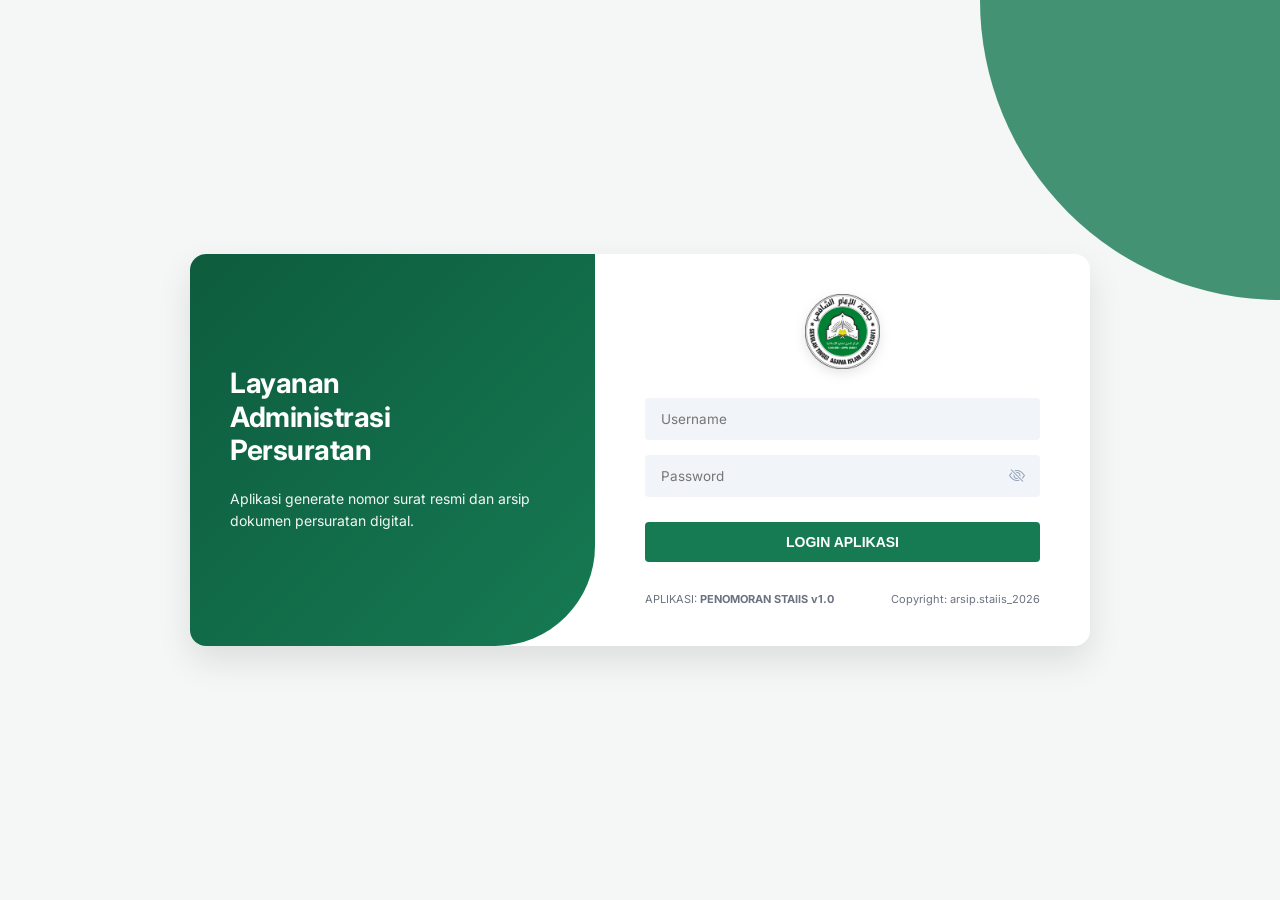
==== login.html @ 9025ab0d "Update login.html" ====
<!DOCTYPE html>
<html lang="id">
<head>
    <meta charset="UTF-8">
    <meta name="viewport" content="width=device-width, initial-scale=1.0">
    <title>Login | Sistem Penomoran STAIIS</title>
    
    <!-- Font Modern dari Google -->
    <link href="https://fonts.googleapis.com/css2?family=Inter:wght@400;500;600;700&family=Lora:wght@600;700&display=swap" rel="stylesheet">
    <link rel="stylesheet" href="https://cdn.jsdelivr.net/npm/bootstrap-icons@1.10.5/font/bootstrap-icons.css">
    
    <!-- Memanggil CSS khusus Login -->
    <link rel="stylesheet" href="login.css">  
</head>
<body>

    <!-- Latar belakang aksen melengkung di kanan atas -->
    <div class="bg-accent-top-right"></div>

    <div class="login-wrapper">
        <!-- Panel Kiri (Hijau) -->
        <div class="login-left">
            <h1 class="login-title">Layanan<br>Administrasi<br>Persuratan</h1>
            
            <p class="login-desc">
                Aplikasi generate nomor surat resmi dan arsip dokumen persuratan digital.
            </p>
        </div>

        <!-- Panel Kanan (Formulir) -->
        <div class="login-right">
            <!-- Logo Instansi -->
            <div class="logo-container">
                <img src="logo.png" alt="Logo STAIIS" class="login-logo">
            </div>

            <form id="formLogin">
                <div class="form-group">
                    <input type="text" id="username" class="form-control" placeholder="Username" required>
                </div>
                
                <div class="form-group password-group">
                    <input type="password" id="password" class="form-control" placeholder="Password" required>
                    <span class="eye-icon" onclick="togglePassword()">
                        <i class="bi bi-eye-slash" id="eyeIcon"></i>
                    </span>
                </div>

                <button type="submit" class="btn-login-submit" id="btnLogin">LOGIN APLIKASI</button>
            </form>

            <div class="login-footer">
                <span>APLIKASI: <strong>PENOMORAN STAIIS v1.0</strong></span>
                <span>Copyright: arsip.staiis_2026</span>
            </div>
        </div>
    </div>

    <!-- Elemen penampung Notifikasi Modern -->
    <div id="modernToast" class="modern-toast"></div>

    <script>
        // Gunakan URL API Web App Google Apps Script Anda yang sama
        const urlAPI = "https://script.google.com/macros/s/AKfycbyKRnIKopECo_pADMEP_Cw5soGivDREjgO_2TtmaJkbA2Ru-7mDz6bSlimcVi7FPLh_HQ/exec";

        function togglePassword() {
            const pwdInput = document.getElementById('password');
            const eyeIcon = document.getElementById('eyeIcon');
            if (pwdInput.type === "password") {
                pwdInput.type = "text";
                eyeIcon.classList.replace("bi-eye-slash", "bi-eye");
            } else {
                pwdInput.type = "password";
                eyeIcon.classList.replace("bi-eye", "bi-eye-slash");
            }
        }

        // Fungsi Memunculkan Notifikasi Modern
        function showModernToast(pesan, tipe = 'info') {
            const toast = document.getElementById("modernToast");
            toast.innerText = pesan;
            toast.className = "modern-toast show " + tipe;
            setTimeout(() => { 
                toast.className = toast.className.replace("show", "").trim(); 
            }, 3000);
        }

        // Pengecekan Login Terhubung ke Google Apps Script
        document.getElementById('formLogin').addEventListener('submit', async function(e) {
            e.preventDefault();
            
            const submitBtn = document.getElementById('btnLogin');
            const originalText = submitBtn.innerText;
            
            // Ubah tombol jadi status loading
            submitBtn.innerHTML = '<span class="spinner"></span> Memeriksa...';
            submitBtn.disabled = true;
            submitBtn.style.cursor = "wait";
            submitBtn.style.opacity = "0.8";

            const payload = {
                action: "login",
                username: document.getElementById('username').value.trim(),
                password: document.getElementById('password').value.trim()
            };

            try {
                const response = await fetch(urlAPI, {
                    method: "POST",
                    headers: { "Content-Type": "text/plain;charset=utf-8" },
                    body: JSON.stringify(payload)
                });
                const result = await response.json();

                if (result.status === "success") {
                    showModernToast("Login berhasil! Mengalihkan...", "success");
                    sessionStorage.setItem('userRole', result.role);
                    
                    // --- TAMBAHAN: Reset form & tombol sebelum pindah halaman ---
                    document.getElementById('formLogin').reset();
                    document.getElementById('password').type = "password"; // Kembalikan ke titik-titik
                    document.getElementById('eyeIcon').classList.replace("bi-eye", "bi-eye-slash");
                    
                    submitBtn.innerText = originalText;
                    submitBtn.disabled = false;
                    submitBtn.style.cursor = "pointer";
                    submitBtn.style.opacity = "1";
                    // -----------------------------------------------------------

                    // Jeda agar notifikasi terbaca sebelum pindah halaman
                    setTimeout(() => {
                        // Gunakan replace agar history login dihapus dari tombol Back
                        window.location.replace('index.html'); 
                    }, 1500);
                } else {
                    showModernToast(result.message, "error");
                    // Mengembalikan tombol seperti semula jika gagal
                    submitBtn.innerText = originalText;
                    submitBtn.disabled = false;
                    submitBtn.style.cursor = "pointer";
                    submitBtn.style.opacity = "1";
                }
            } catch (err) {
                showModernToast("Terjadi kesalahan jaringan saat mencoba login.", "error");
                submitBtn.innerText = originalText;
                submitBtn.disabled = false;
                submitBtn.style.cursor = "pointer";
                submitBtn.style.opacity = "1";
            }
        });
        // Pembersihan otomatis jika browser memaksa load dari Cache (Tombol Back)
        window.addEventListener("pageshow", function (event) {
            // Jika user ternyata masih punya sesi aktif, tendang balik ke dashboard
            if (sessionStorage.getItem('userRole')) {
                window.location.replace('index.html');
                return;
            }

            // Jika benar-benar belum login, pastikan form bersih
            document.getElementById('formLogin').reset();
            document.getElementById('password').type = "password";
            const icon = document.getElementById('eyeIcon');
            if(icon) icon.classList.replace("bi-eye", "bi-eye-slash");

            const btn = document.getElementById('btnLogin');
            if(btn) {
                btn.innerText = "LOGIN APLIKASI";
                btn.disabled = false;
                btn.style.cursor = "pointer";
                btn.style.opacity = "1";
            }
        });
    </script>
</body>
</html>
---- login.css ----
:root {
    --primary-dark: #0d5c3d;
    --primary-light: #167a53;
    --bg-color: #f4f7f6;
    --text-dark: #1f2937;
    --text-gray: #6b7280;
    --border-color: #e5e7eb;
}

* {
    margin: 0;
    padding: 0;
    box-sizing: border-box;
}

body {
    font-family: 'Inter', sans-serif;
    background-color: var(--bg-color);
    display: flex;
    align-items: center;
    justify-content: center;
    min-height: 100vh;
    position: relative;
    overflow: hidden;
}

.bg-accent-top-right {
    position: absolute;
    top: 0;
    right: 0;
    width: 300px;
    height: 300px;
    background: var(--primary-light);
    border-bottom-left-radius: 100%;
    z-index: 0;
    opacity: 0.8;
}

.login-wrapper {
    position: relative;
    z-index: 1;
    display: flex;
    width: 100%;
    max-width: 900px;
    background: #ffffff;
    border-radius: 16px;
    box-shadow: 0 15px 35px rgba(0, 0, 0, 0.1);
}

/* --- PANEL KIRI --- */
.login-left {
    width: 45%;
    background: linear-gradient(135deg, var(--primary-dark) 0%, var(--primary-light) 100%);
    color: white;
    padding: 50px 40px;
    display: flex;
    flex-direction: column;
    justify-content: center;
    border-top-left-radius: 16px;
    border-bottom-left-radius: 16px;
    border-bottom-right-radius: 100px;
}

.login-title {
    font-size: 28px;
    font-weight: 700;
    line-height: 1.2;
    margin-bottom: 20px;
    letter-spacing: -0.5px;
}

.login-desc {
    font-size: 14px;
    line-height: 1.6;
    opacity: 0.95;
}

/* --- PANEL KANAN --- */
.login-right {
    width: 55%;
    padding: 40px 50px;
    display: flex;
    flex-direction: column;
    justify-content: center;
    background: #ffffff;
    border-top-right-radius: 16px;
    border-bottom-right-radius: 16px;
}

.logo-container {
    text-align: center;
    margin-bottom: 25px;
}

.login-logo {
    width: 75px;
    height: auto;
    filter: drop-shadow(0 4px 6px rgba(0,0,0,0.1));
}

.form-group {
    margin-bottom: 15px;
    position: relative;
}

.form-control {
    width: 100%;
    padding: 12px 15px;
    background-color: #f1f5f9;
    border: 1px solid transparent;
    border-radius: 4px;
    font-size: 13.5px;
    color: var(--text-dark);
    font-family: inherit;
    transition: all 0.2s;
}

.form-control:focus {
    outline: none;
    background-color: #ffffff;
    border-color: var(--primary-light);
    box-shadow: 0 0 0 3px rgba(22, 122, 83, 0.1);
}

.password-group .eye-icon {
    position: absolute;
    right: 15px;
    top: 50%;
    transform: translateY(-50%);
    cursor: pointer;
    color: #94a3b8;
    font-size: 16px;
}

.btn-login-submit {
    width: 100%;
    background: var(--primary-light);
    color: white;
    border: none;
    padding: 12px;
    border-radius: 4px;
    font-weight: 600;
    font-size: 14px;
    cursor: pointer;
    margin-top: 10px;
    transition: background 0.3s;
}

.btn-login-submit:hover {
    background: var(--primary-dark);
}

.login-footer {
    display: flex;
    justify-content: space-between;
    margin-top: 30px;
    font-size: 11px;
    color: var(--text-gray);
}

/* Responsivitas untuk Layar Kecil */
@media (max-width: 800px) {
    .login-wrapper {
        flex-direction: column;
        width: 90%;
    }
    .login-left {
        width: 100%;
        border-bottom-right-radius: 0;
        border-top-right-radius: 16px;
        padding: 40px 30px;
    }
    .login-right {
        width: 100%;
        padding: 40px 30px;
        border-bottom-left-radius: 16px;
    }
    .bg-accent-top-right {
        display: none;
    }
}

/* ========================================= */
/* --- TAMBAHAN ANIMASI SPINNER & TOAST  --- */
/* ========================================= */

/* --- ANIMASI SPINNER PADA TOMBOL --- */
.spinner {
    display: inline-block;
    width: 16px;
    height: 16px;
    border: 2px solid rgba(255, 255, 255, 0.3);
    border-radius: 50%;
    border-top-color: #ffffff;
    animation: spin 0.8s linear infinite;
    margin-right: 8px;
    vertical-align: middle;
    margin-top: -2px;
}

@keyframes spin {
    0% { transform: rotate(0deg); }
    100% { transform: rotate(360deg); }
}

/* --- NOTIFIKASI TOAST MODERN --- */
.modern-toast {
    visibility: hidden;
    min-width: 280px;
    background-color: #1f2937;
    color: #ffffff;
    text-align: center;
    border-radius: 8px;
    padding: 14px 20px;
    position: fixed;
    z-index: 9999;
    left: 50%;
    bottom: -60px; /* Posisi awal bersembunyi di bawah */
    transform: translateX(-50%);
    font-size: 14.5px;
    font-weight: 500;
    box-shadow: 0 10px 30px rgba(0, 0, 0, 0.15);
    transition: all 0.4s cubic-bezier(0.68, -0.55, 0.265, 1.55);
    opacity: 0;
}

.modern-toast.show {
    visibility: visible;
    opacity: 1;
    bottom: 40px; /* Melayang naik ke atas saat dipanggil */
}

/* Indikator Warna Status Toast */
.modern-toast.success { border-left: 5px solid #167a53; }
.modern-toast.error { border-left: 5px solid #ef4444; }
.modern-toast.info { border-left: 5px solid #3b82f6; }
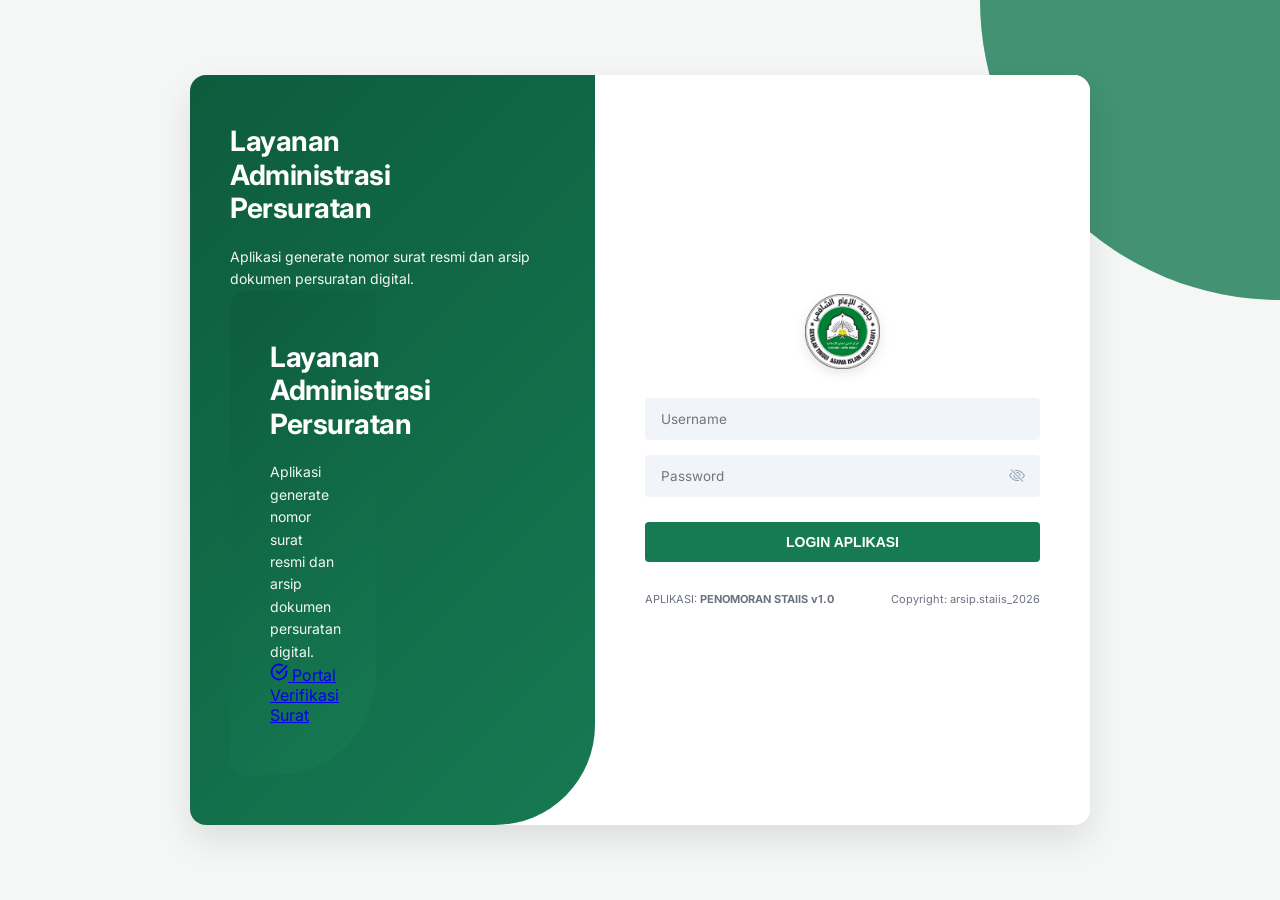
==== commit cbd6b76f: "Update login.html" ====
--- a/login.html
+++ b/login.html
@@ -25,6 +25,25 @@
             <p class="login-desc">
                 Aplikasi generate nomor surat resmi dan arsip dokumen persuratan digital.
             </p>
+            <!-- Panel Kiri (Hijau) -->
+        <div class="login-left">
+            <h1 class="login-title">Layanan<br>Administrasi<br>Persuratan</h1>
+            
+            <p class="login-desc">
+                Aplikasi generate nomor surat resmi dan arsip dokumen persuratan digital.
+            </p>
+            
+            <!-- TAMBAHAN: Tombol Verifikasi Publik -->
+            <div class="verifikasi-link-container">
+                <a href="verifikasi.html" class="btn-verifikasi-login">
+                    <svg viewBox="0 0 24 24" width="18" height="18" stroke="currentColor" stroke-width="2.5" fill="none" stroke-linecap="round" stroke-linejoin="round">
+                        <path d="M22 11.08V12a10 10 0 1 1-5.93-9.14"></path>
+                        <polyline points="22 4 12 14.01 9 11.01"></polyline>
+                    </svg>
+                    Portal Verifikasi Surat
+                </a>
+            </div>
+        </div>
         </div>
 
         <!-- Panel Kanan (Formulir) -->
--- a/login.css
+++ b/login.css
@@ -203,23 +203,27 @@
     100% { transform: rotate(360deg); }
 }
 
-/* --- NOTIFIKASI TOAST MODERN --- */
+/* --- NOTIFIKASI TOAST MODERN (Tema Terang & Menyatu) --- */
 .modern-toast {
     visibility: hidden;
     min-width: 280px;
-    background-color: #1f2937;
-    color: #ffffff;
-    text-align: center;
+    background-color: #ffffff; /* Latar belakang putih bersih */
+    color: #1f2937; /* Warna teks abu-abu gelap */
+    text-align: left; /* Rata kiri agar lebih rapi */
     border-radius: 8px;
-    padding: 14px 20px;
+    padding: 16px 20px;
     position: fixed;
     z-index: 9999;
     left: 50%;
-    bottom: -60px; /* Posisi awal bersembunyi di bawah */
+    bottom: -60px;
     transform: translateX(-50%);
-    font-size: 14.5px;
-    font-weight: 500;
-    box-shadow: 0 10px 30px rgba(0, 0, 0, 0.15);
+    font-size: 14px;
+    font-weight: 600;
+    
+    /* Bayangan lembut khas desain modern */
+    box-shadow: 0 10px 25px -5px rgba(0, 0, 0, 0.1), 0 8px 10px -6px rgba(0, 0, 0, 0.05);
+    border: 1px solid #e5e7eb; /* Garis batas tipis */
+    
     transition: all 0.4s cubic-bezier(0.68, -0.55, 0.265, 1.55);
     opacity: 0;
 }
@@ -227,10 +231,19 @@
 .modern-toast.show {
     visibility: visible;
     opacity: 1;
-    bottom: 40px; /* Melayang naik ke atas saat dipanggil */
-}
-
-/* Indikator Warna Status Toast */
-.modern-toast.success { border-left: 5px solid #167a53; }
-.modern-toast.error { border-left: 5px solid #ef4444; }
-.modern-toast.info { border-left: 5px solid #3b82f6; }
+    bottom: 40px; 
+}
+
+/* Indikator Warna (Garis kiri dan warna teks yang disesuaikan) */
+.modern-toast.success { 
+    border-left: 5px solid var(--primary-light, #167a53); 
+    color: var(--primary-dark, #0d5c3d); /* Teks menjadi hijau tua */
+}
+.modern-toast.error { 
+    border-left: 5px solid #ef4444; 
+    color: #991b1b; /* Teks menjadi merah tua */
+}
+.modern-toast.info { 
+    border-left: 5px solid #3b82f6; 
+    color: #1e40af; /* Teks menjadi biru tua */
+}
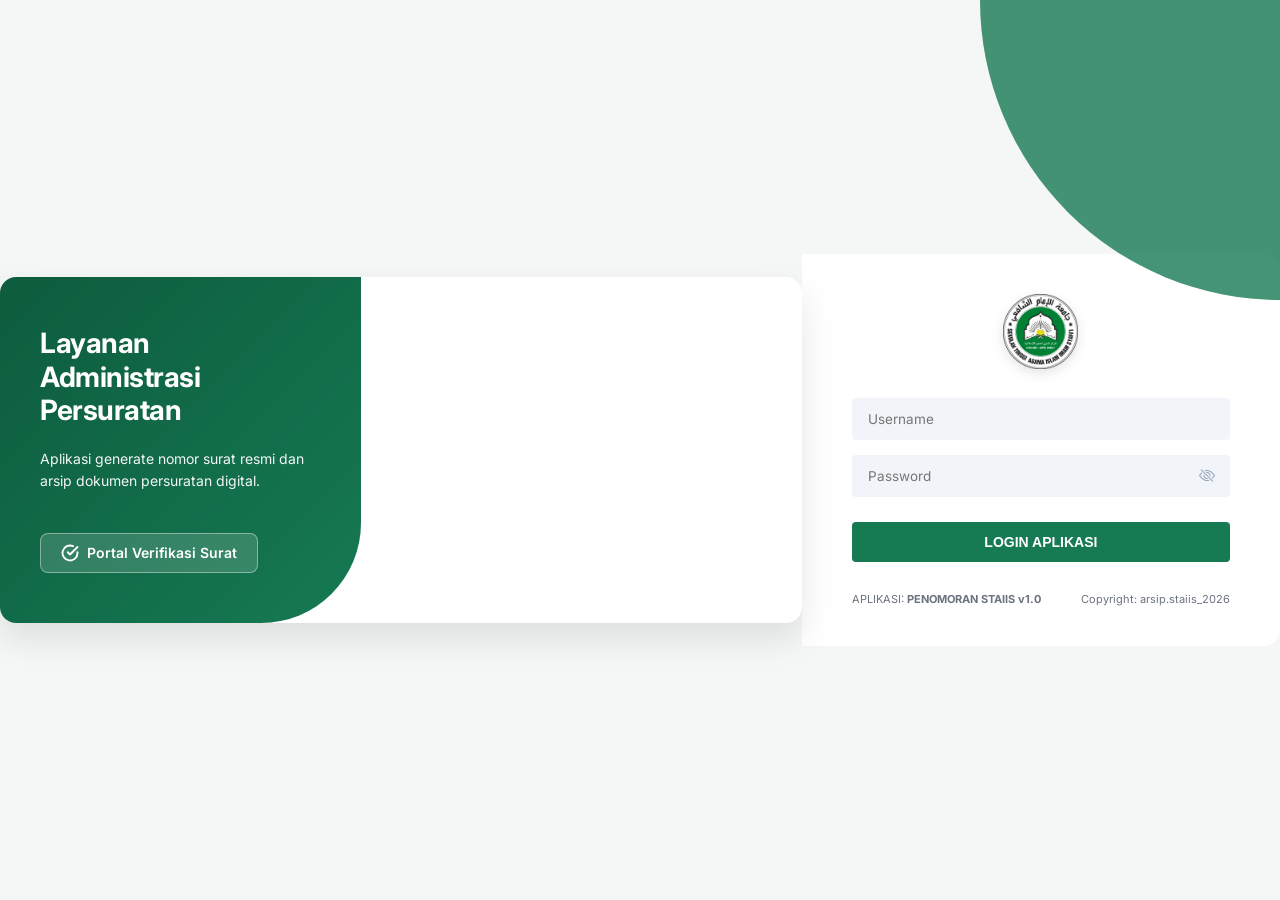
==== commit 8e0a511f: "Update login.html" ====
--- a/login.html
+++ b/login.html
@@ -19,13 +19,6 @@
 
     <div class="login-wrapper">
         <!-- Panel Kiri (Hijau) -->
-        <div class="login-left">
-            <h1 class="login-title">Layanan<br>Administrasi<br>Persuratan</h1>
-            
-            <p class="login-desc">
-                Aplikasi generate nomor surat resmi dan arsip dokumen persuratan digital.
-            </p>
-            <!-- Panel Kiri (Hijau) -->
         <div class="login-left">
             <h1 class="login-title">Layanan<br>Administrasi<br>Persuratan</h1>
             
--- a/login.css
+++ b/login.css
@@ -247,3 +247,37 @@
     border-left: 5px solid #3b82f6; 
     color: #1e40af; /* Teks menjadi biru tua */
 }
+/* --- TOMBOL VERIFIKASI DI PANEL KIRI (LOGIN) --- */
+.verifikasi-link-container {
+    margin-top: 40px; /* Memberikan jarak dengan teks deskripsi di atasnya */
+}
+
+.btn-verifikasi-login {
+    display: inline-flex;
+    align-items: center;
+    gap: 8px; /* Jarak antara ikon dan teks */
+    background: rgba(255, 255, 255, 0.15); /* Efek putih transparan */
+    color: #ffffff;
+    text-decoration: none;
+    padding: 10px 20px;
+    border-radius: 8px;
+    font-size: 14px;
+    font-weight: 600;
+    border: 1px solid rgba(255, 255, 255, 0.4);
+    transition: all 0.3s ease;
+    width: fit-content; /* Lebar tombol menyesuaikan isi teks */
+}
+
+.btn-verifikasi-login:hover {
+    background: rgba(255, 255, 255, 0.3);
+    border-color: rgba(255, 255, 255, 0.8);
+    transform: translateY(-2px); /* Efek tombol terangkat sedikit saat disorot */
+    box-shadow: 0 6px 12px rgba(0, 0, 0, 0.15);
+}
+
+/* Responsivitas untuk Layar HP (Panel Kiri Login) */
+@media (max-width: 800px) {
+    .verifikasi-link-container {
+        margin-top: 30px;
+    }
+}
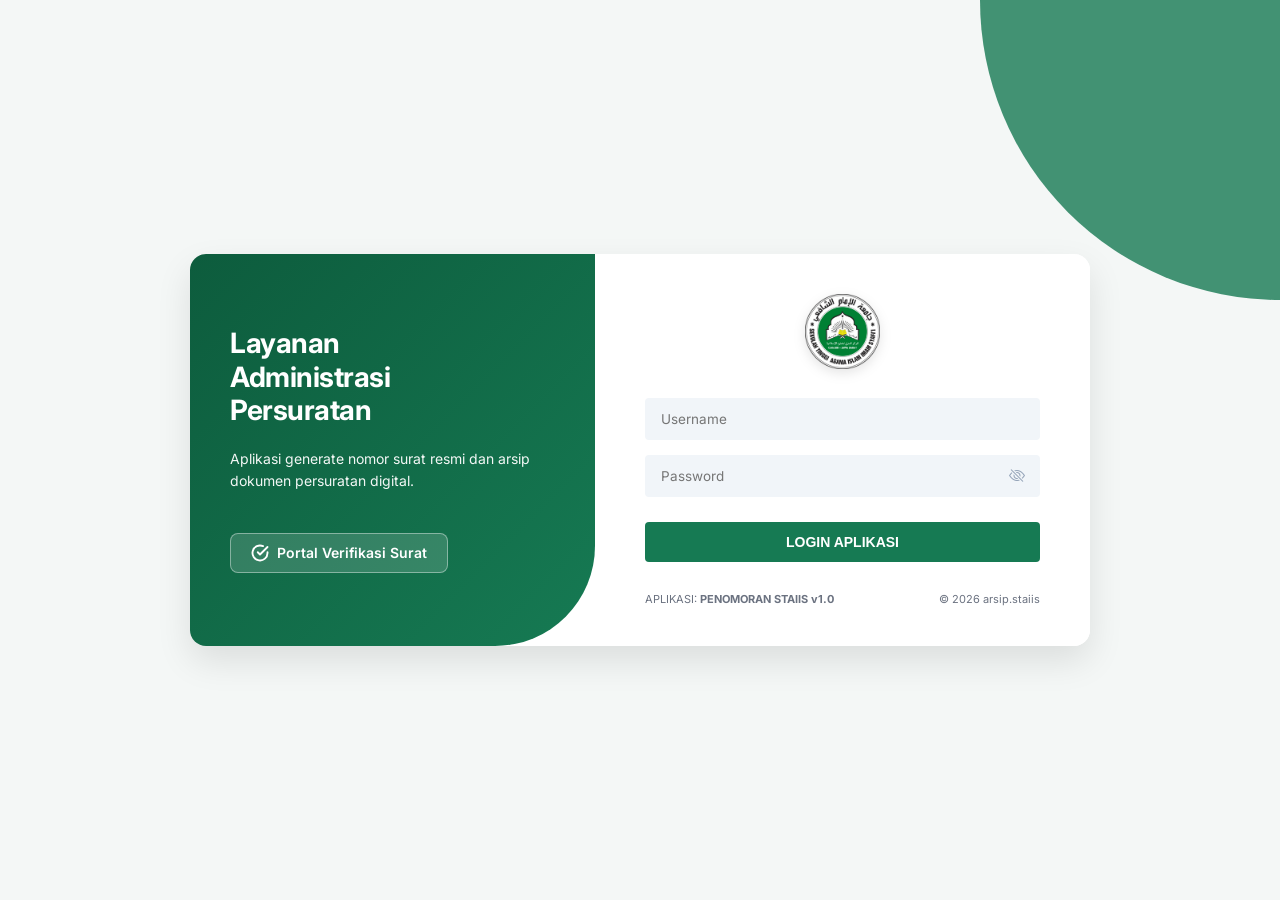
==== commit 25c1f71c: "Update login.html" ====
--- a/login.html
+++ b/login.html
@@ -18,6 +18,7 @@
     <div class="bg-accent-top-right"></div>
 
     <div class="login-wrapper">
+        
         <!-- Panel Kiri (Hijau) -->
         <div class="login-left">
             <h1 class="login-title">Layanan<br>Administrasi<br>Persuratan</h1>
@@ -26,7 +27,7 @@
                 Aplikasi generate nomor surat resmi dan arsip dokumen persuratan digital.
             </p>
             
-            <!-- TAMBAHAN: Tombol Verifikasi Publik -->
+            <!-- Tombol Verifikasi Publik -->
             <div class="verifikasi-link-container">
                 <a href="verifikasi.html" class="btn-verifikasi-login">
                     <svg viewBox="0 0 24 24" width="18" height="18" stroke="currentColor" stroke-width="2.5" fill="none" stroke-linecap="round" stroke-linejoin="round">
@@ -36,7 +37,6 @@
                     Portal Verifikasi Surat
                 </a>
             </div>
-        </div>
         </div>
 
         <!-- Panel Kanan (Formulir) -->
@@ -63,7 +63,7 @@
 
             <div class="login-footer">
                 <span>APLIKASI: <strong>PENOMORAN STAIIS v1.0</strong></span>
-                <span>Copyright: arsip.staiis_2026</span>
+                <span> &copy; 2026 arsip.staiis</span>
             </div>
         </div>
     </div>
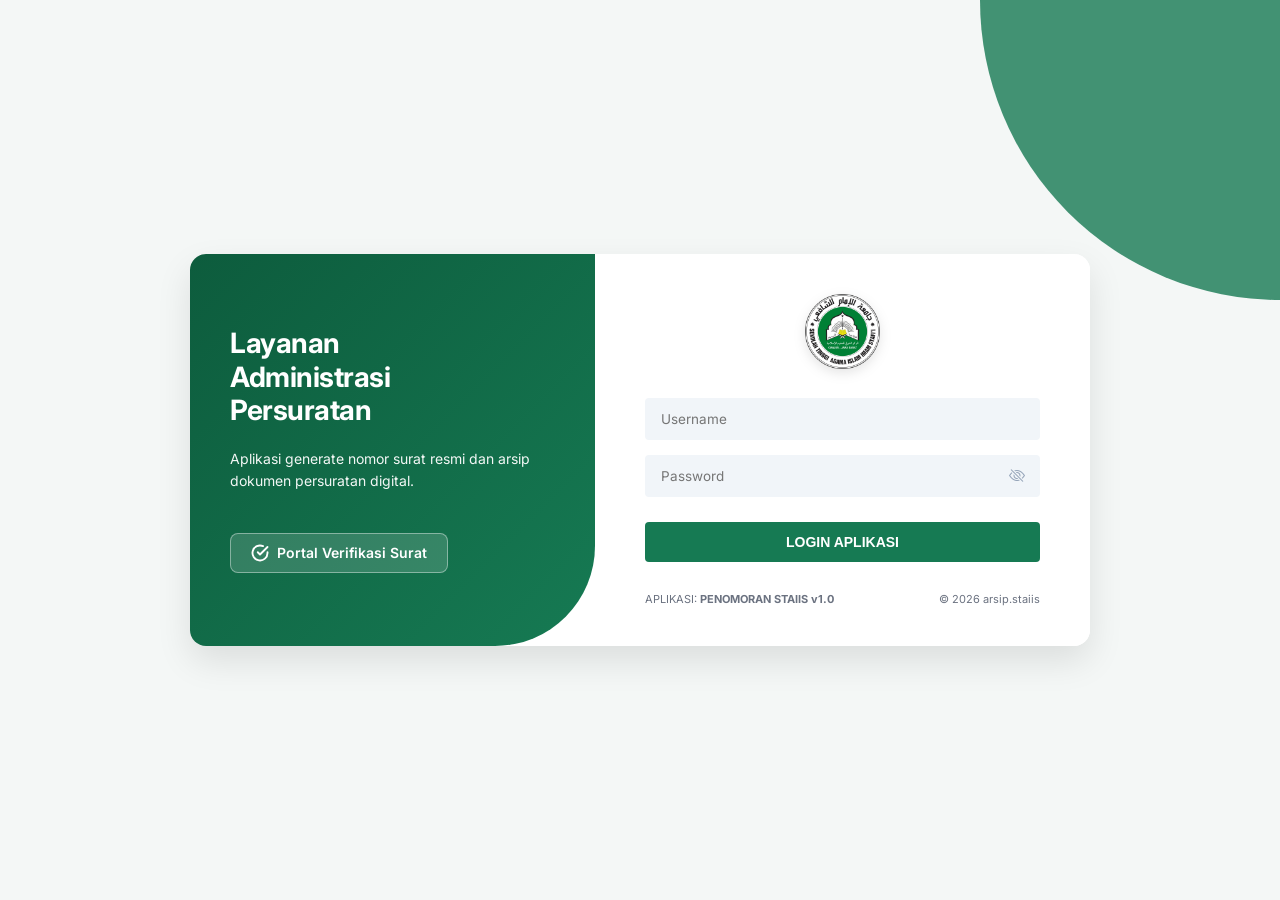
==== commit 03af662d: "Update login.html" ====
--- a/login.html
+++ b/login.html
@@ -70,118 +70,6 @@
 
     <!-- Elemen penampung Notifikasi Modern -->
     <div id="modernToast" class="modern-toast"></div>
-
-    <script>
-        // Gunakan URL API Web App Google Apps Script Anda yang sama
-        const urlAPI = "https://script.google.com/macros/s/AKfycbyKRnIKopECo_pADMEP_Cw5soGivDREjgO_2TtmaJkbA2Ru-7mDz6bSlimcVi7FPLh_HQ/exec";
-
-        function togglePassword() {
-            const pwdInput = document.getElementById('password');
-            const eyeIcon = document.getElementById('eyeIcon');
-            if (pwdInput.type === "password") {
-                pwdInput.type = "text";
-                eyeIcon.classList.replace("bi-eye-slash", "bi-eye");
-            } else {
-                pwdInput.type = "password";
-                eyeIcon.classList.replace("bi-eye", "bi-eye-slash");
-            }
-        }
-
-        // Fungsi Memunculkan Notifikasi Modern
-        function showModernToast(pesan, tipe = 'info') {
-            const toast = document.getElementById("modernToast");
-            toast.innerText = pesan;
-            toast.className = "modern-toast show " + tipe;
-            setTimeout(() => { 
-                toast.className = toast.className.replace("show", "").trim(); 
-            }, 3000);
-        }
-
-        // Pengecekan Login Terhubung ke Google Apps Script
-        document.getElementById('formLogin').addEventListener('submit', async function(e) {
-            e.preventDefault();
-            
-            const submitBtn = document.getElementById('btnLogin');
-            const originalText = submitBtn.innerText;
-            
-            // Ubah tombol jadi status loading
-            submitBtn.innerHTML = '<span class="spinner"></span> Memeriksa...';
-            submitBtn.disabled = true;
-            submitBtn.style.cursor = "wait";
-            submitBtn.style.opacity = "0.8";
-
-            const payload = {
-                action: "login",
-                username: document.getElementById('username').value.trim(),
-                password: document.getElementById('password').value.trim()
-            };
-
-            try {
-                const response = await fetch(urlAPI, {
-                    method: "POST",
-                    headers: { "Content-Type": "text/plain;charset=utf-8" },
-                    body: JSON.stringify(payload)
-                });
-                const result = await response.json();
-
-                if (result.status === "success") {
-                    showModernToast("Login berhasil! Mengalihkan...", "success");
-                    sessionStorage.setItem('userRole', result.role);
-                    
-                    // --- TAMBAHAN: Reset form & tombol sebelum pindah halaman ---
-                    document.getElementById('formLogin').reset();
-                    document.getElementById('password').type = "password"; // Kembalikan ke titik-titik
-                    document.getElementById('eyeIcon').classList.replace("bi-eye", "bi-eye-slash");
-                    
-                    submitBtn.innerText = originalText;
-                    submitBtn.disabled = false;
-                    submitBtn.style.cursor = "pointer";
-                    submitBtn.style.opacity = "1";
-                    // -----------------------------------------------------------
-
-                    // Jeda agar notifikasi terbaca sebelum pindah halaman
-                    setTimeout(() => {
-                        // Gunakan replace agar history login dihapus dari tombol Back
-                        window.location.replace('index.html'); 
-                    }, 1500);
-                } else {
-                    showModernToast(result.message, "error");
-                    // Mengembalikan tombol seperti semula jika gagal
-                    submitBtn.innerText = originalText;
-                    submitBtn.disabled = false;
-                    submitBtn.style.cursor = "pointer";
-                    submitBtn.style.opacity = "1";
-                }
-            } catch (err) {
-                showModernToast("Terjadi kesalahan jaringan saat mencoba login.", "error");
-                submitBtn.innerText = originalText;
-                submitBtn.disabled = false;
-                submitBtn.style.cursor = "pointer";
-                submitBtn.style.opacity = "1";
-            }
-        });
-        // Pembersihan otomatis jika browser memaksa load dari Cache (Tombol Back)
-        window.addEventListener("pageshow", function (event) {
-            // Jika user ternyata masih punya sesi aktif, tendang balik ke dashboard
-            if (sessionStorage.getItem('userRole')) {
-                window.location.replace('index.html');
-                return;
-            }
-
-            // Jika benar-benar belum login, pastikan form bersih
-            document.getElementById('formLogin').reset();
-            document.getElementById('password').type = "password";
-            const icon = document.getElementById('eyeIcon');
-            if(icon) icon.classList.replace("bi-eye", "bi-eye-slash");
-
-            const btn = document.getElementById('btnLogin');
-            if(btn) {
-                btn.innerText = "LOGIN APLIKASI";
-                btn.disabled = false;
-                btn.style.cursor = "pointer";
-                btn.style.opacity = "1";
-            }
-        });
-    </script>
-</body>
+    <script src="login.js?v=1.0"></script>
+    </body>
 </html>
--- a/login.css
+++ b/login.css
@@ -160,6 +160,12 @@
 
 /* Responsivitas untuk Layar Kecil */
 @media (max-width: 800px) {
+    /* --- TAMBAHAN BARU: Mendorong form ke atas pada layar HP --- */
+    body {
+        align-items: flex-start; 
+        padding-top: 30px; /* Ubah angka ini jika masih kurang naik/turun */
+        padding-bottom: 30px;
+    }
     .login-wrapper {
         flex-direction: column;
         width: 90%;
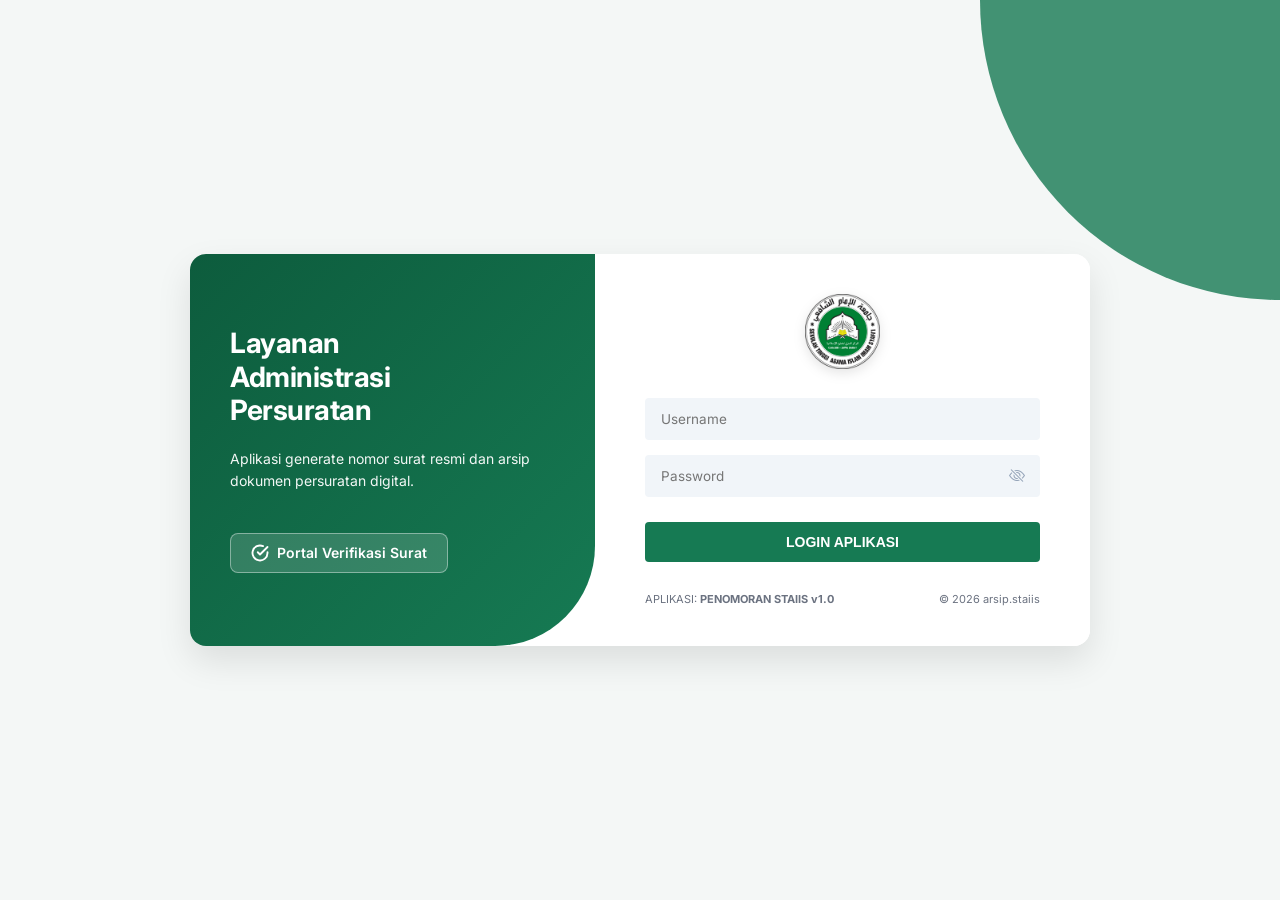
==== commit 76fb87ee: "Update login.html" ====
--- a/login.html
+++ b/login.html
@@ -10,7 +10,7 @@
     <link rel="stylesheet" href="https://cdn.jsdelivr.net/npm/bootstrap-icons@1.10.5/font/bootstrap-icons.css">
     
     <!-- Memanggil CSS khusus Login -->
-    <link rel="stylesheet" href="login.css">  
+    <link rel="stylesheet" href="css/login.css">  
 </head>
 <body>
 
@@ -43,7 +43,7 @@
         <div class="login-right">
             <!-- Logo Instansi -->
             <div class="logo-container">
-                <img src="logo.png" alt="Logo STAIIS" class="login-logo">
+                <img src="assets/logo.png" alt="Logo STAIIS" class="login-logo">
             </div>
 
             <form id="formLogin">
@@ -70,6 +70,6 @@
 
     <!-- Elemen penampung Notifikasi Modern -->
     <div id="modernToast" class="modern-toast"></div>
-    <script src="login.js?v=1.0"></script>
+    <script src="js/login.js?v=2.0"></script>
     </body>
 </html>
--- a/css/login.css
+++ b/css/login.css
@@ -0,0 +1,289 @@
+:root {
+    --primary-dark: #0d5c3d;
+    --primary-light: #167a53;
+    --bg-color: #f4f7f6;
+    --text-dark: #1f2937;
+    --text-gray: #6b7280;
+    --border-color: #e5e7eb;
+}
+
+* {
+    margin: 0;
+    padding: 0;
+    box-sizing: border-box;
+}
+
+body {
+    font-family: 'Inter', sans-serif;
+    background-color: var(--bg-color);
+    display: flex;
+    align-items: center;
+    justify-content: center;
+    min-height: 100vh;
+    position: relative;
+    overflow: hidden;
+}
+
+.bg-accent-top-right {
+    position: absolute;
+    top: 0;
+    right: 0;
+    width: 300px;
+    height: 300px;
+    background: var(--primary-light);
+    border-bottom-left-radius: 100%;
+    z-index: 0;
+    opacity: 0.8;
+}
+
+.login-wrapper {
+    position: relative;
+    z-index: 1;
+    display: flex;
+    width: 100%;
+    max-width: 900px;
+    background: #ffffff;
+    border-radius: 16px;
+    box-shadow: 0 15px 35px rgba(0, 0, 0, 0.1);
+}
+
+/* --- PANEL KIRI --- */
+.login-left {
+    width: 45%;
+    background: linear-gradient(135deg, var(--primary-dark) 0%, var(--primary-light) 100%);
+    color: white;
+    padding: 50px 40px;
+    display: flex;
+    flex-direction: column;
+    justify-content: center;
+    border-top-left-radius: 16px;
+    border-bottom-left-radius: 16px;
+    border-bottom-right-radius: 100px;
+}
+
+.login-title {
+    font-size: 28px;
+    font-weight: 700;
+    line-height: 1.2;
+    margin-bottom: 20px;
+    letter-spacing: -0.5px;
+}
+
+.login-desc {
+    font-size: 14px;
+    line-height: 1.6;
+    opacity: 0.95;
+}
+
+/* --- PANEL KANAN --- */
+.login-right {
+    width: 55%;
+    padding: 40px 50px;
+    display: flex;
+    flex-direction: column;
+    justify-content: center;
+    background: #ffffff;
+    border-top-right-radius: 16px;
+    border-bottom-right-radius: 16px;
+}
+
+.logo-container {
+    text-align: center;
+    margin-bottom: 25px;
+}
+
+.login-logo {
+    width: 75px;
+    height: auto;
+    filter: drop-shadow(0 4px 6px rgba(0,0,0,0.1));
+}
+
+.form-group {
+    margin-bottom: 15px;
+    position: relative;
+}
+
+.form-control {
+    width: 100%;
+    padding: 12px 15px;
+    background-color: #f1f5f9;
+    border: 1px solid transparent;
+    border-radius: 4px;
+    font-size: 13.5px;
+    color: var(--text-dark);
+    font-family: inherit;
+    transition: all 0.2s;
+}
+
+.form-control:focus {
+    outline: none;
+    background-color: #ffffff;
+    border-color: var(--primary-light);
+    box-shadow: 0 0 0 3px rgba(22, 122, 83, 0.1);
+}
+
+.password-group .eye-icon {
+    position: absolute;
+    right: 15px;
+    top: 50%;
+    transform: translateY(-50%);
+    cursor: pointer;
+    color: #94a3b8;
+    font-size: 16px;
+}
+
+.btn-login-submit {
+    width: 100%;
+    background: var(--primary-light);
+    color: white;
+    border: none;
+    padding: 12px;
+    border-radius: 4px;
+    font-weight: 600;
+    font-size: 14px;
+    cursor: pointer;
+    margin-top: 10px;
+    transition: background 0.3s;
+}
+
+.btn-login-submit:hover {
+    background: var(--primary-dark);
+}
+
+.login-footer {
+    display: flex;
+    justify-content: space-between;
+    margin-top: 30px;
+    font-size: 11px;
+    color: var(--text-gray);
+}
+
+/* Responsivitas untuk Layar Kecil */
+@media (max-width: 800px) {
+    /* --- TAMBAHAN BARU: Mendorong form ke atas pada layar HP --- */
+    body {
+        align-items: flex-start; 
+        padding-top: 30px; /* Ubah angka ini jika masih kurang naik/turun */
+        padding-bottom: 30px;
+    }
+    .login-wrapper {
+        flex-direction: column;
+        width: 90%;
+    }
+    .login-left {
+        width: 100%;
+        border-bottom-right-radius: 0;
+        border-top-right-radius: 16px;
+        padding: 40px 30px;
+    }
+    .login-right {
+        width: 100%;
+        padding: 40px 30px;
+        border-bottom-left-radius: 16px;
+    }
+    .bg-accent-top-right {
+        display: none;
+    }
+}
+
+/* ========================================= */
+/* --- TAMBAHAN ANIMASI SPINNER & TOAST  --- */
+/* ========================================= */
+
+/* --- ANIMASI SPINNER PADA TOMBOL --- */
+.spinner {
+    display: inline-block;
+    width: 16px;
+    height: 16px;
+    border: 2px solid rgba(255, 255, 255, 0.3);
+    border-radius: 50%;
+    border-top-color: #ffffff;
+    animation: spin 0.8s linear infinite;
+    margin-right: 8px;
+    vertical-align: middle;
+    margin-top: -2px;
+}
+
+@keyframes spin {
+    0% { transform: rotate(0deg); }
+    100% { transform: rotate(360deg); }
+}
+
+/* --- NOTIFIKASI TOAST MODERN (Tema Terang & Menyatu) --- */
+.modern-toast {
+    visibility: hidden;
+    min-width: 280px;
+    background-color: #ffffff; /* Latar belakang putih bersih */
+    color: #1f2937; /* Warna teks abu-abu gelap */
+    text-align: left; /* Rata kiri agar lebih rapi */
+    border-radius: 8px;
+    padding: 16px 20px;
+    position: fixed;
+    z-index: 9999;
+    left: 50%;
+    bottom: -60px;
+    transform: translateX(-50%);
+    font-size: 14px;
+    font-weight: 600;
+    
+    /* Bayangan lembut khas desain modern */
+    box-shadow: 0 10px 25px -5px rgba(0, 0, 0, 0.1), 0 8px 10px -6px rgba(0, 0, 0, 0.05);
+    border: 1px solid #e5e7eb; /* Garis batas tipis */
+    
+    transition: all 0.4s cubic-bezier(0.68, -0.55, 0.265, 1.55);
+    opacity: 0;
+}
+
+.modern-toast.show {
+    visibility: visible;
+    opacity: 1;
+    bottom: 40px; 
+}
+
+/* Indikator Warna (Garis kiri dan warna teks yang disesuaikan) */
+.modern-toast.success { 
+    border-left: 5px solid var(--primary-light, #167a53); 
+    color: var(--primary-dark, #0d5c3d); /* Teks menjadi hijau tua */
+}
+.modern-toast.error { 
+    border-left: 5px solid #ef4444; 
+    color: #991b1b; /* Teks menjadi merah tua */
+}
+.modern-toast.info { 
+    border-left: 5px solid #3b82f6; 
+    color: #1e40af; /* Teks menjadi biru tua */
+}
+/* --- TOMBOL VERIFIKASI DI PANEL KIRI (LOGIN) --- */
+.verifikasi-link-container {
+    margin-top: 40px; /* Memberikan jarak dengan teks deskripsi di atasnya */
+}
+
+.btn-verifikasi-login {
+    display: inline-flex;
+    align-items: center;
+    gap: 8px; /* Jarak antara ikon dan teks */
+    background: rgba(255, 255, 255, 0.15); /* Efek putih transparan */
+    color: #ffffff;
+    text-decoration: none;
+    padding: 10px 20px;
+    border-radius: 8px;
+    font-size: 14px;
+    font-weight: 600;
+    border: 1px solid rgba(255, 255, 255, 0.4);
+    transition: all 0.3s ease;
+    width: fit-content; /* Lebar tombol menyesuaikan isi teks */
+}
+
+.btn-verifikasi-login:hover {
+    background: rgba(255, 255, 255, 0.3);
+    border-color: rgba(255, 255, 255, 0.8);
+    transform: translateY(-2px); /* Efek tombol terangkat sedikit saat disorot */
+    box-shadow: 0 6px 12px rgba(0, 0, 0, 0.15);
+}
+
+/* Responsivitas untuk Layar HP (Panel Kiri Login) */
+@media (max-width: 800px) {
+    .verifikasi-link-container {
+        margin-top: 30px;
+    }
+}
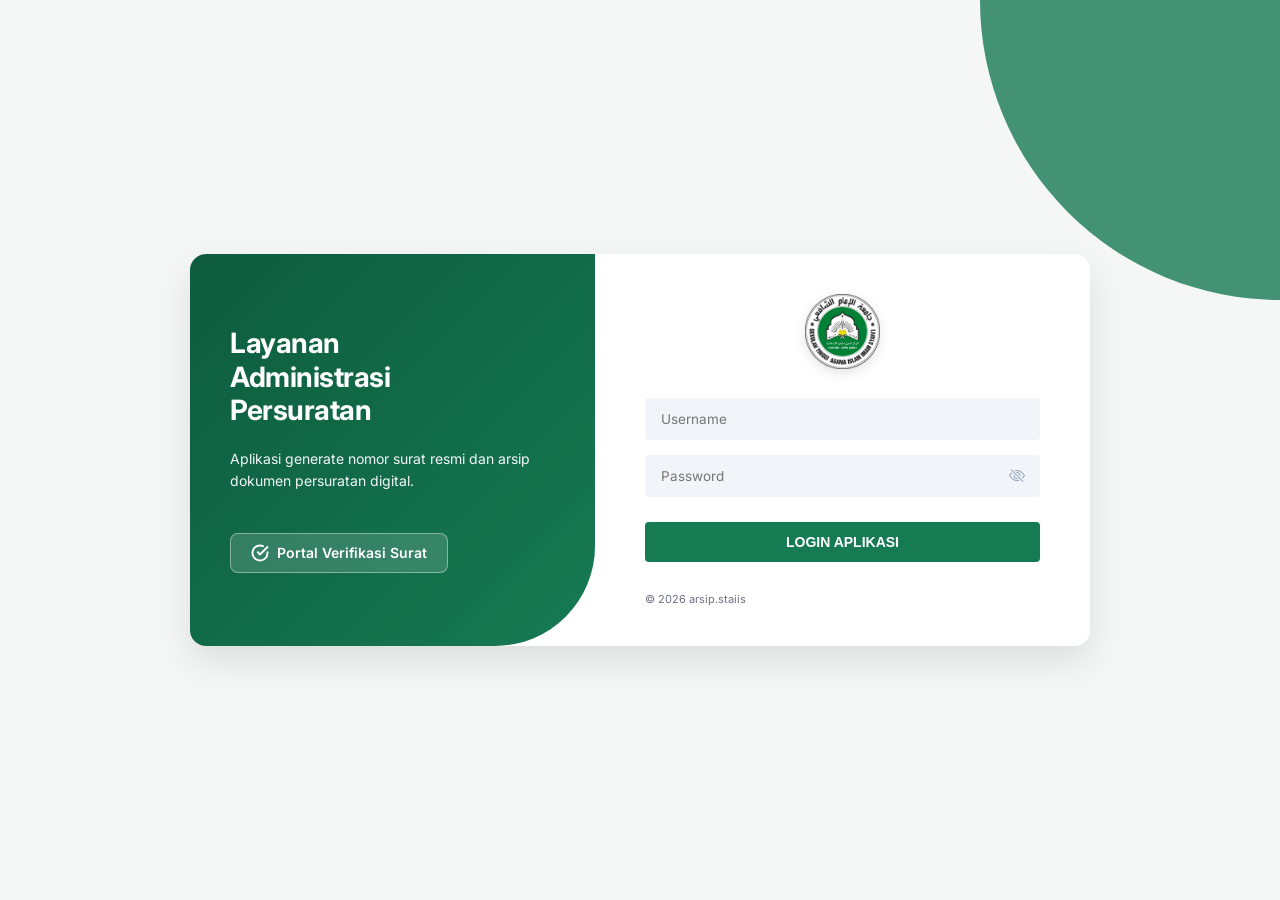
==== commit 25899bc4: "Update login.html" ====
--- a/login.html
+++ b/login.html
@@ -62,7 +62,6 @@
             </form>
 
             <div class="login-footer">
-                <span>APLIKASI: <strong>PENOMORAN STAIIS v1.0</strong></span>
                 <span> &copy; 2026 arsip.staiis</span>
             </div>
         </div>
